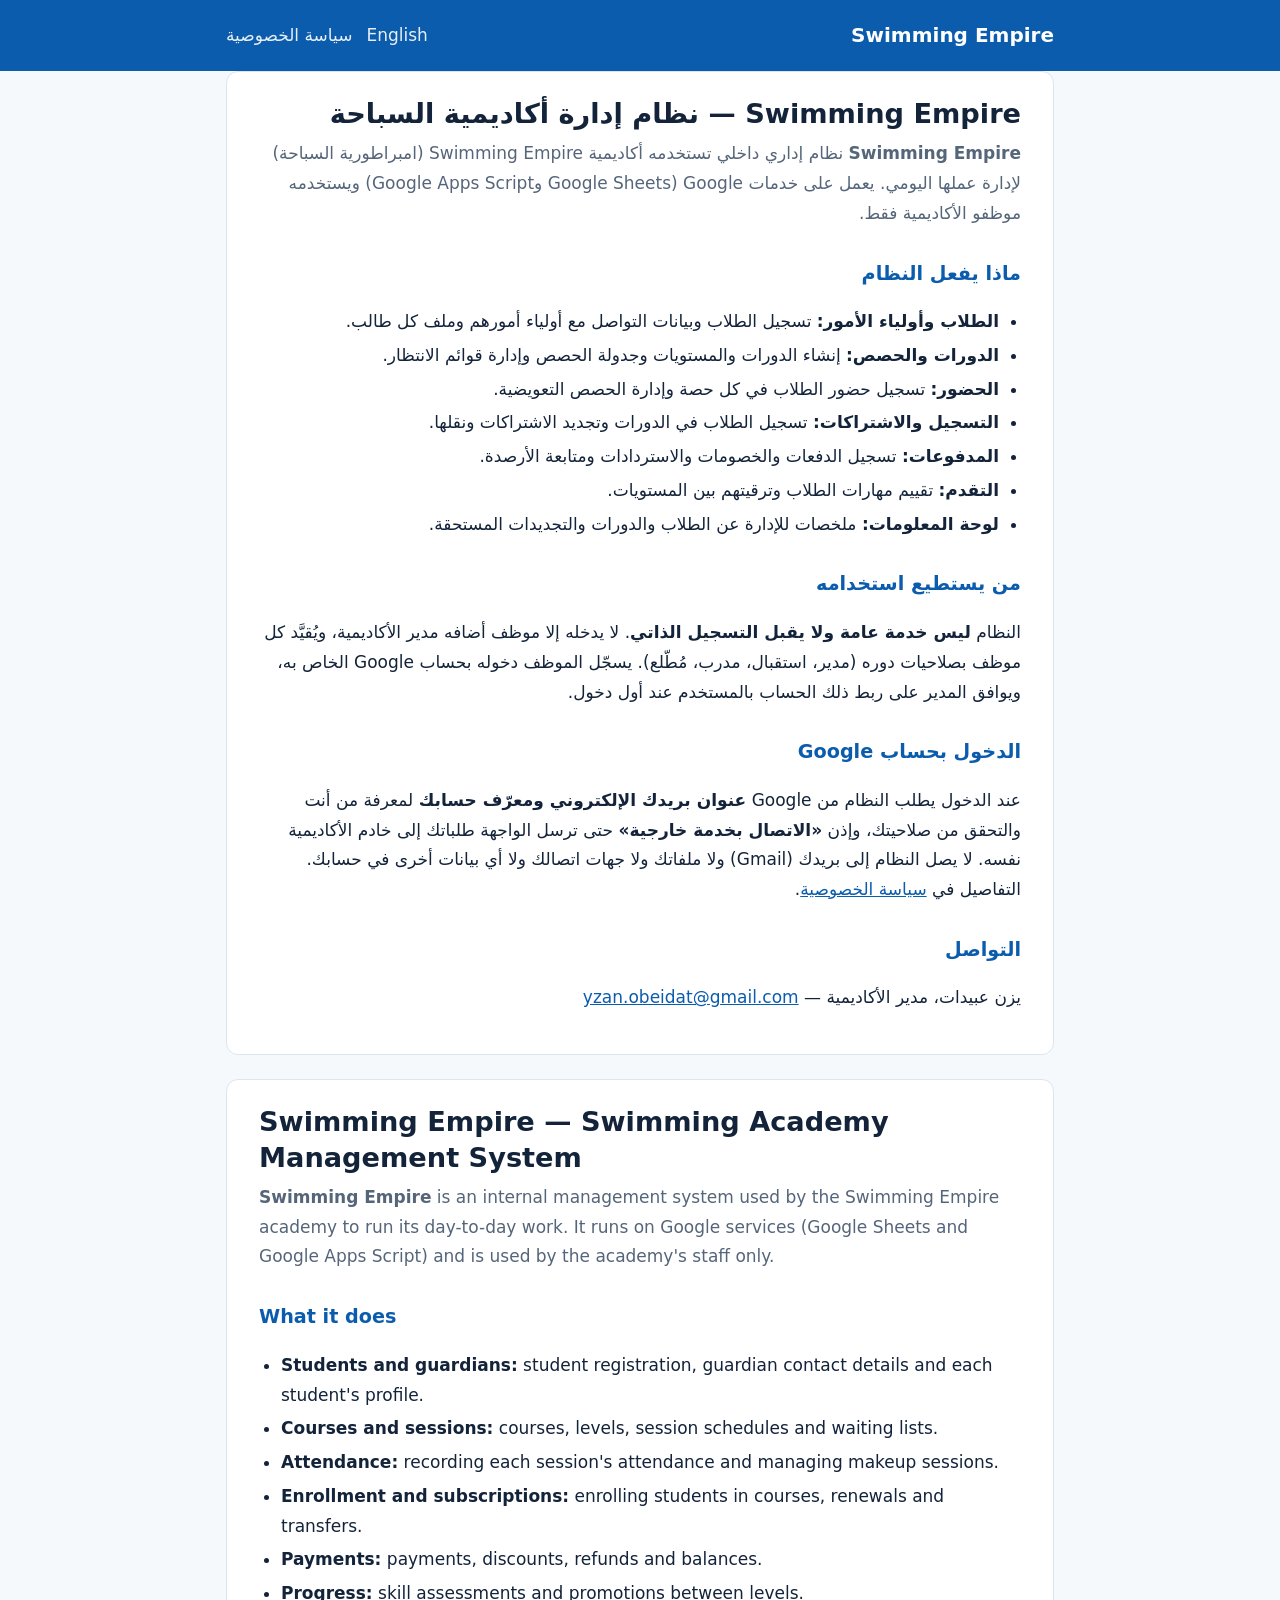
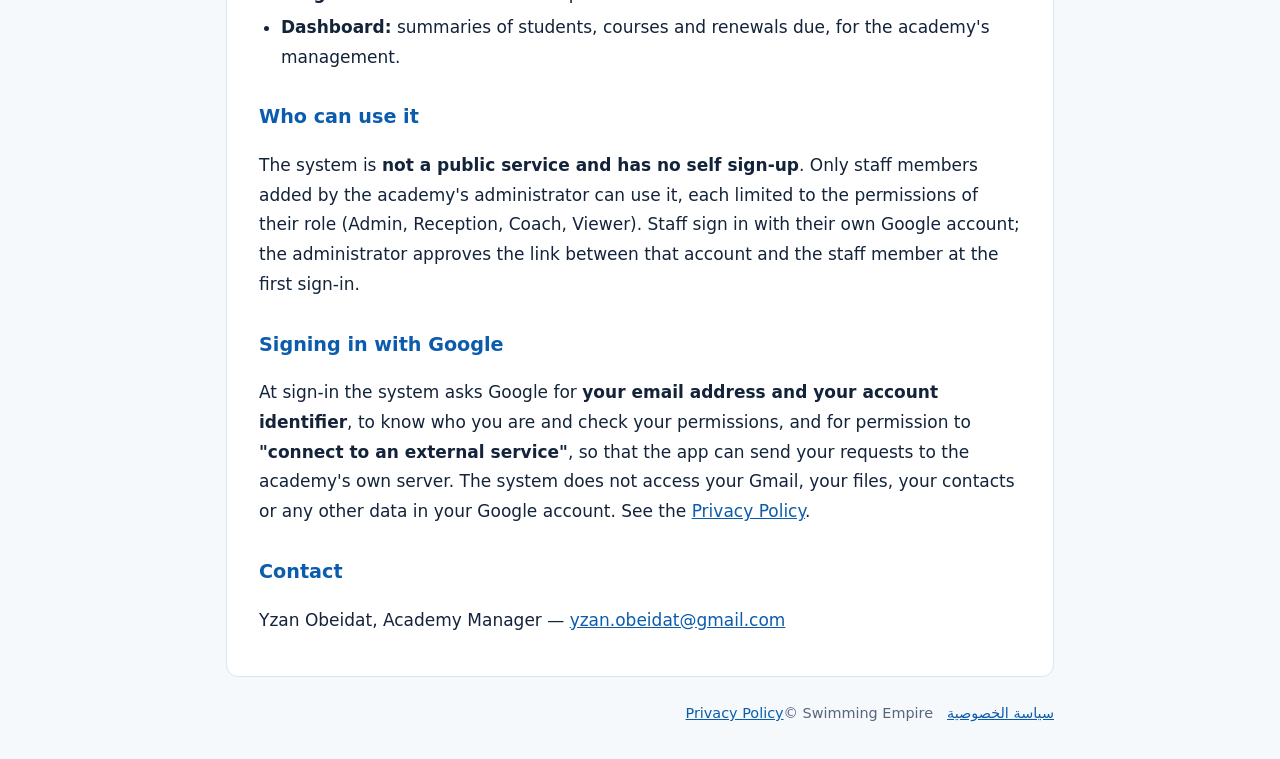
==== index.html @ 038830ff "Swimming Empire site: the homepage and the privacy policy (Arabic and English) for Google OAuth veri" ====
<!doctype html>
<html lang="ar" dir="rtl">
<head>
<meta charset="utf-8">
<meta name="viewport" content="width=device-width, initial-scale=1">
<title>Swimming Empire — نظام إدارة أكاديمية السباحة</title>
<meta name="description" content="Swimming Empire: نظام إداري داخلي لموظفي أكاديمية Swimming Empire لإدارة الطلاب والدورات والحضور والمدفوعات.">
<link rel="stylesheet" href="/assets/site.css">
</head>
<body>
<header class="site">
  <div class="wrap">
    <a class="brand" href="/">Swimming Empire</a>
    <nav class="lang"><a href="#en" lang="en">English</a><a href="/privacy/">سياسة الخصوصية</a></nav>
  </div>
</header>
<main class="wrap">

<section class="card" lang="ar" dir="rtl">
  <h1>Swimming Empire — نظام إدارة أكاديمية السباحة</h1>
  <p class="lead"><strong>Swimming Empire</strong> نظام إداري داخلي تستخدمه أكاديمية Swimming Empire (امبراطورية السباحة) لإدارة عملها اليومي. يعمل على خدمات Google (Google Sheets وGoogle Apps Script) ويستخدمه موظفو الأكاديمية فقط.</p>

  <h2>ماذا يفعل النظام</h2>
  <ul>
    <li><strong>الطلاب وأولياء الأمور:</strong> تسجيل الطلاب وبيانات التواصل مع أولياء أمورهم وملف كل طالب.</li>
    <li><strong>الدورات والحصص:</strong> إنشاء الدورات والمستويات وجدولة الحصص وإدارة قوائم الانتظار.</li>
    <li><strong>الحضور:</strong> تسجيل حضور الطلاب في كل حصة وإدارة الحصص التعويضية.</li>
    <li><strong>التسجيل والاشتراكات:</strong> تسجيل الطلاب في الدورات وتجديد الاشتراكات ونقلها.</li>
    <li><strong>المدفوعات:</strong> تسجيل الدفعات والخصومات والاستردادات ومتابعة الأرصدة.</li>
    <li><strong>التقدم:</strong> تقييم مهارات الطلاب وترقيتهم بين المستويات.</li>
    <li><strong>لوحة المعلومات:</strong> ملخصات للإدارة عن الطلاب والدورات والتجديدات المستحقة.</li>
  </ul>

  <h2>من يستطيع استخدامه</h2>
  <p>النظام <strong>ليس خدمة عامة ولا يقبل التسجيل الذاتي</strong>. لا يدخله إلا موظف أضافه مدير الأكاديمية، ويُقيَّد كل موظف بصلاحيات دوره (مدير، استقبال، مدرب، مُطّلع). يسجّل الموظف دخوله بحساب Google الخاص به، ويوافق المدير على ربط ذلك الحساب بالمستخدم عند أول دخول.</p>

  <h2>الدخول بحساب Google</h2>
  <p>عند الدخول يطلب النظام من Google <strong>عنوان بريدك الإلكتروني ومعرّف حسابك</strong> لمعرفة من أنت والتحقق من صلاحيتك، وإذن <strong>«الاتصال بخدمة خارجية»</strong> حتى ترسل الواجهة طلباتك إلى خادم الأكاديمية نفسه. لا يصل النظام إلى بريدك (Gmail) ولا ملفاتك ولا جهات اتصالك ولا أي بيانات أخرى في حسابك. التفاصيل في <a href="/privacy/">سياسة الخصوصية</a>.</p>

  <h2>التواصل</h2>
  <p>يزن عبيدات، مدير الأكاديمية — <a href="mailto:yzan.obeidat@gmail.com">yzan.obeidat@gmail.com</a></p>
</section>

<section class="card" id="en" lang="en" dir="ltr">
  <h1>Swimming Empire — Swimming Academy Management System</h1>
  <p class="lead"><strong>Swimming Empire</strong> is an internal management system used by the Swimming Empire academy to run its day-to-day work. It runs on Google services (Google Sheets and Google Apps Script) and is used by the academy's staff only.</p>

  <h2>What it does</h2>
  <ul>
    <li><strong>Students and guardians:</strong> student registration, guardian contact details and each student's profile.</li>
    <li><strong>Courses and sessions:</strong> courses, levels, session schedules and waiting lists.</li>
    <li><strong>Attendance:</strong> recording each session's attendance and managing makeup sessions.</li>
    <li><strong>Enrollment and subscriptions:</strong> enrolling students in courses, renewals and transfers.</li>
    <li><strong>Payments:</strong> payments, discounts, refunds and balances.</li>
    <li><strong>Progress:</strong> skill assessments and promotions between levels.</li>
    <li><strong>Dashboard:</strong> summaries of students, courses and renewals due, for the academy's management.</li>
  </ul>

  <h2>Who can use it</h2>
  <p>The system is <strong>not a public service and has no self sign-up</strong>. Only staff members added by the academy's administrator can use it, each limited to the permissions of their role (Admin, Reception, Coach, Viewer). Staff sign in with their own Google account; the administrator approves the link between that account and the staff member at the first sign-in.</p>

  <h2>Signing in with Google</h2>
  <p>At sign-in the system asks Google for <strong>your email address and your account identifier</strong>, to know who you are and check your permissions, and for permission to <strong>"connect to an external service"</strong>, so that the app can send your requests to the academy's own server. The system does not access your Gmail, your files, your contacts or any other data in your Google account. See the <a href="/privacy/#en">Privacy Policy</a>.</p>

  <h2>Contact</h2>
  <p>Yzan Obeidat, Academy Manager — <a href="mailto:yzan.obeidat@gmail.com">yzan.obeidat@gmail.com</a></p>
</section>

</main>
<footer class="site">
  <div class="wrap"><a href="/privacy/">سياسة الخصوصية</a><a href="/privacy/#en" lang="en">Privacy Policy</a><span>© Swimming Empire</span></div>
</footer>
</body>
</html>
---- assets/site.css ----
:root {
  --bg: #f6f9fc;
  --surface: #ffffff;
  --text: #13233a;
  --muted: #55657a;
  --brand: #0b5cad;
  --brand-soft: #e6f0fb;
  --border: #dce4ee;
}
@media (prefers-color-scheme: dark) {
  :root {
    --bg: #0f1722;
    --surface: #172231;
    --text: #e7eef7;
    --muted: #9fb0c4;
    --brand: #6fb1ff;
    --brand-soft: #1c2d44;
    --border: #2a3a50;
  }
}
* { box-sizing: border-box; }
html { -webkit-text-size-adjust: 100%; }
body {
  margin: 0;
  background: var(--bg);
  color: var(--text);
  font: 17px/1.75 system-ui, -apple-system, "Segoe UI", Tahoma, "Noto Sans Arabic", "Noto Sans", Arial, sans-serif;
}
.wrap { max-width: 860px; margin: 0 auto; padding: 0 16px; }
header.site {
  background: var(--brand);
  color: #fff;
}
header.site .wrap { display: flex; flex-wrap: wrap; align-items: center; justify-content: space-between; gap: 8px; padding-top: 18px; padding-bottom: 18px; }
header.site a { color: #fff; text-decoration: none; }
.brand { font-weight: 700; font-size: 1.25rem; }
nav.lang a { margin-inline-start: 14px; opacity: .9; }
nav.lang a:hover { opacity: 1; text-decoration: underline; }
main { padding: 28px 0 40px; }
section.card {
  background: var(--surface);
  border: 1px solid var(--border);
  border-radius: 12px;
  padding: 24px clamp(16px, 4vw, 32px);
  margin-bottom: 24px;
}
h1 { font-size: 1.7rem; line-height: 1.3; margin: 0 0 8px; }
h2 { font-size: 1.2rem; margin: 28px 0 8px; color: var(--brand); }
p.lead { color: var(--muted); margin-top: 0; }
ul { padding-inline-start: 22px; }
li { margin: 4px 0; }
a { color: var(--brand); }
.note { background: var(--brand-soft); border-radius: 8px; padding: 12px 16px; }
.table-wrap { overflow-x: auto; }
table { border-collapse: collapse; width: 100%; font-size: .95rem; }
th, td { border: 1px solid var(--border); padding: 8px 10px; text-align: start; vertical-align: top; }
th { background: var(--brand-soft); }
code { font-family: ui-monospace, Consolas, monospace; font-size: .9em; direction: ltr; unicode-bidi: isolate; }
footer.site { color: var(--muted); font-size: .9rem; padding: 0 0 32px; }
footer.site a { margin-inline-end: 14px; }
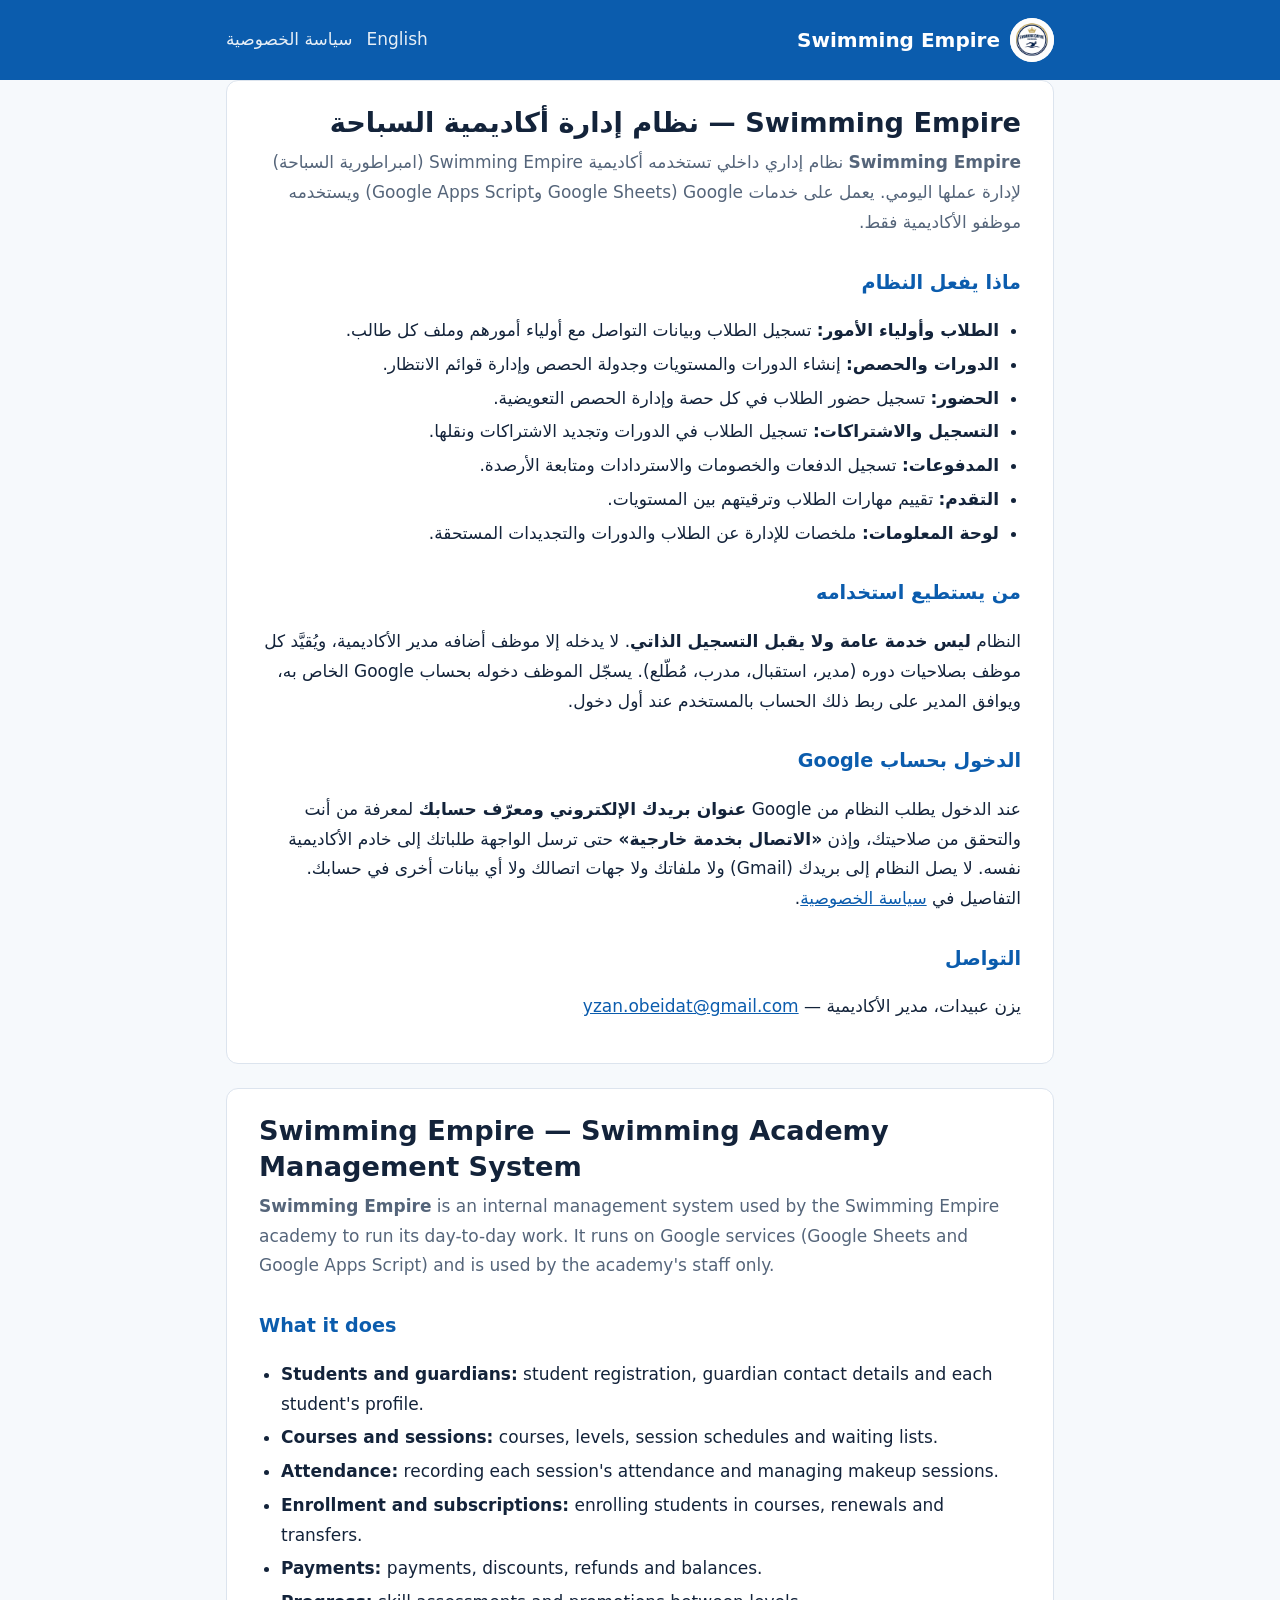
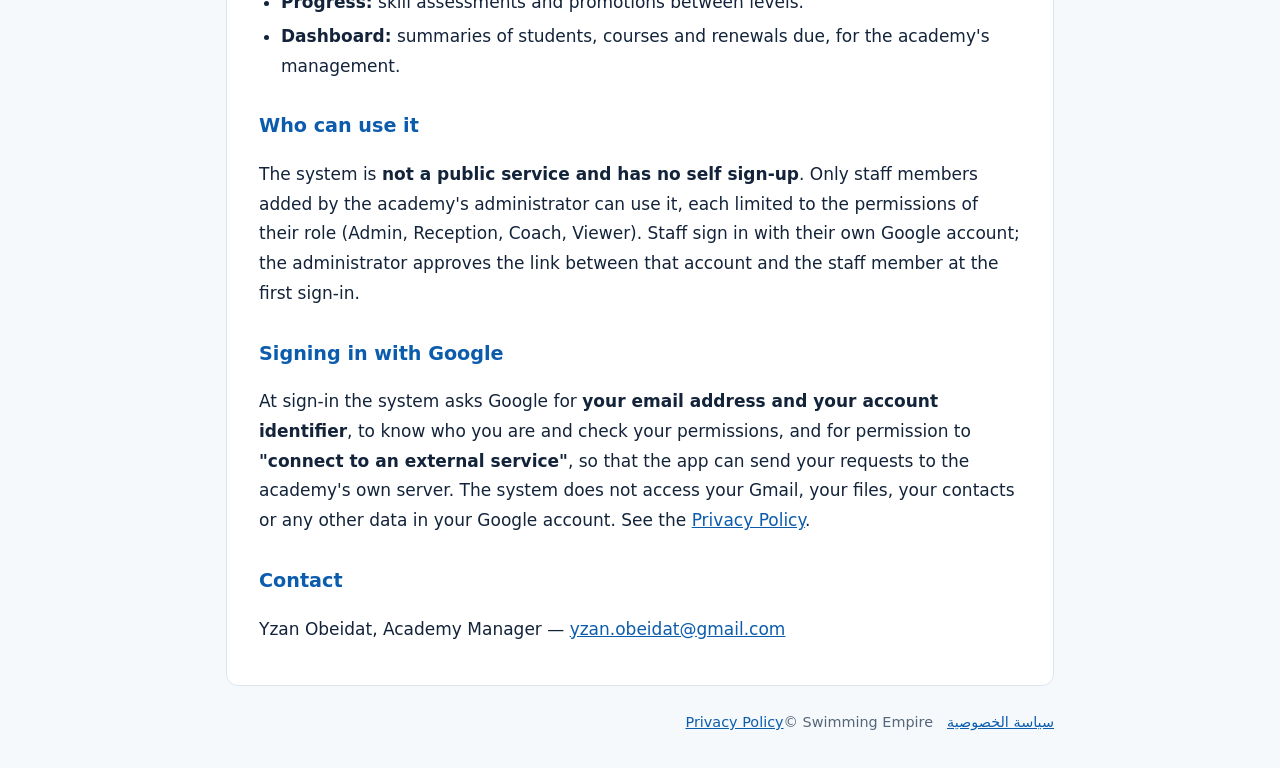
==== commit bf4f8b18: "Site: the academy's logo in the header of both pages and as the page icon Co-Authored-By: Claude Opu" ====
--- a/index.html
+++ b/index.html
@@ -5,12 +5,13 @@
 <meta name="viewport" content="width=device-width, initial-scale=1">
 <title>Swimming Empire — نظام إدارة أكاديمية السباحة</title>
 <meta name="description" content="Swimming Empire: نظام إداري داخلي لموظفي أكاديمية Swimming Empire لإدارة الطلاب والدورات والحضور والمدفوعات.">
+<link rel="icon" type="image/png" href="/assets/logo-120.png">
 <link rel="stylesheet" href="/assets/site.css">
 </head>
 <body>
 <header class="site">
   <div class="wrap">
-    <a class="brand" href="/">Swimming Empire</a>
+    <a class="brand" href="/"><img src="/assets/logo-120.png" alt="" width="44" height="44">Swimming Empire</a>
     <nav class="lang"><a href="#en" lang="en">English</a><a href="/privacy/">سياسة الخصوصية</a></nav>
   </div>
 </header>
--- a/assets/site.css
+++ b/assets/site.css
@@ -58,3 +58,5 @@
 code { font-family: ui-monospace, Consolas, monospace; font-size: .9em; direction: ltr; unicode-bidi: isolate; }
 footer.site { color: var(--muted); font-size: .9rem; padding: 0 0 32px; }
 footer.site a { margin-inline-end: 14px; }
+.brand { display: inline-flex; align-items: center; gap: 10px; }
+.brand img { width: 44px; height: 44px; border-radius: 50%; background: #fff; flex: none; }
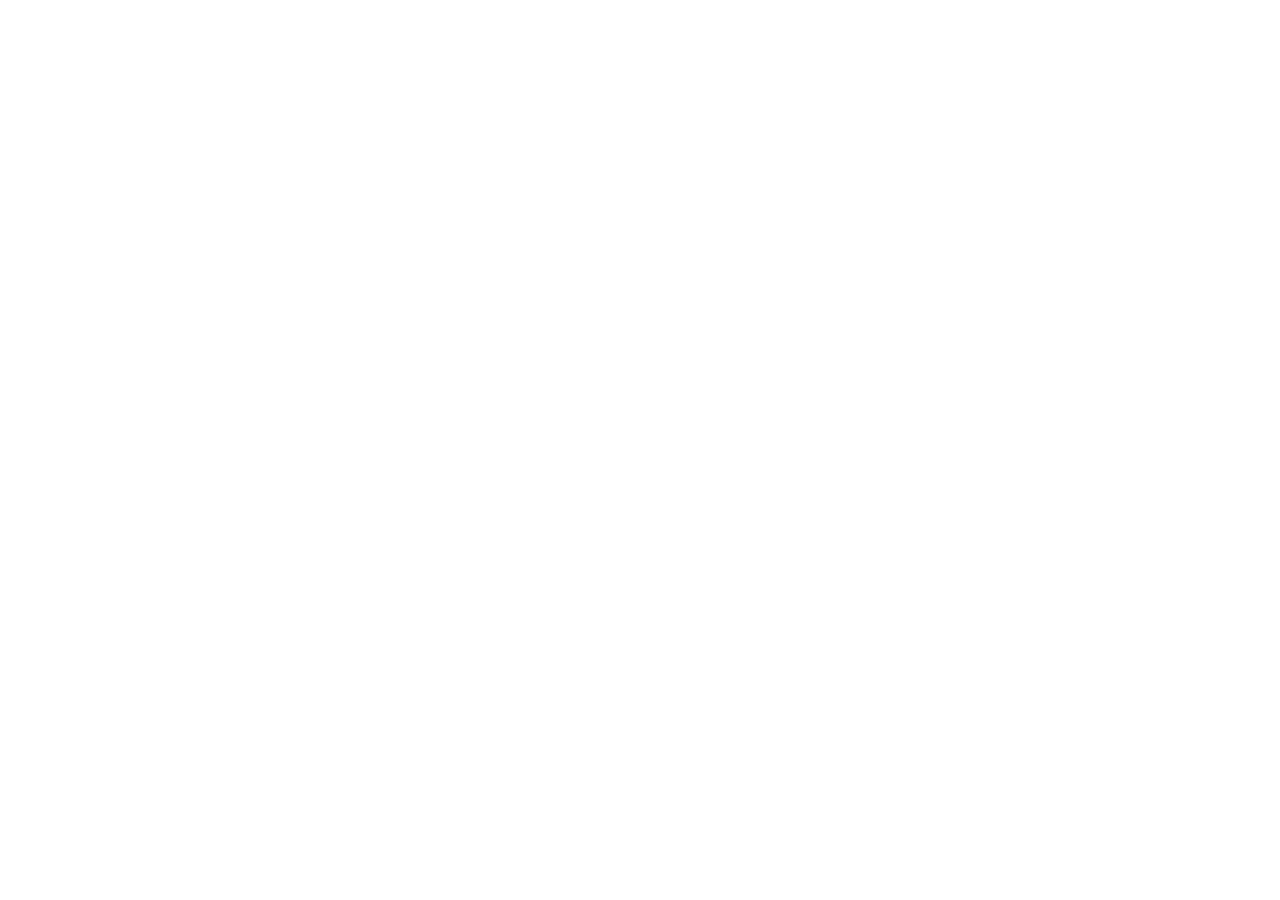
==== commit c3619b34: "Site: swimming-empire.com opens the staff system directly (instant redirect with a fallback link); t" ====
--- a/index.html
+++ b/index.html
@@ -3,73 +3,29 @@
 <head>
 <meta charset="utf-8">
 <meta name="viewport" content="width=device-width, initial-scale=1">
-<title>Swimming Empire — نظام إدارة أكاديمية السباحة</title>
-<meta name="description" content="Swimming Empire: نظام إداري داخلي لموظفي أكاديمية Swimming Empire لإدارة الطلاب والدورات والحضور والمدفوعات.">
+<title>Swimming Empire — دخول الموظفين</title>
+<meta name="description" content="Swimming Empire: نظام إداري داخلي لموظفي أكاديمية Swimming Empire. هذه الصفحة تفتح النظام مباشرة.">
+<meta http-equiv="refresh" content="0; url=https://script.google.com/macros/s/AKfycbyUqtHnehmX6E0G4jefppAwGTwdlz3L-k6LQZb8jbm2dGVPgwWmkltvvxf8gIu9lJa9zw/exec">
 <link rel="icon" type="image/png" href="/assets/logo-120.png">
 <link rel="stylesheet" href="/assets/site.css">
+<script>location.replace('https://script.google.com/macros/s/AKfycbyUqtHnehmX6E0G4jefppAwGTwdlz3L-k6LQZb8jbm2dGVPgwWmkltvvxf8gIu9lJa9zw/exec');</script>
 </head>
 <body>
 <header class="site">
   <div class="wrap">
-    <a class="brand" href="/"><img src="/assets/logo-120.png" alt="" width="44" height="44">Swimming Empire</a>
-    <nav class="lang"><a href="#en" lang="en">English</a><a href="/privacy/">سياسة الخصوصية</a></nav>
+    <a class="brand" href="/about/"><img src="/assets/logo-120.png" alt="" width="44" height="44">Swimming Empire</a>
+    <nav class="lang"><a href="/about/">عن النظام</a><a href="/privacy/">سياسة الخصوصية</a></nav>
   </div>
 </header>
 <main class="wrap">
-
-<section class="card" lang="ar" dir="rtl">
-  <h1>Swimming Empire — نظام إدارة أكاديمية السباحة</h1>
-  <p class="lead"><strong>Swimming Empire</strong> نظام إداري داخلي تستخدمه أكاديمية Swimming Empire (امبراطورية السباحة) لإدارة عملها اليومي. يعمل على خدمات Google (Google Sheets وGoogle Apps Script) ويستخدمه موظفو الأكاديمية فقط.</p>
-
-  <h2>ماذا يفعل النظام</h2>
-  <ul>
-    <li><strong>الطلاب وأولياء الأمور:</strong> تسجيل الطلاب وبيانات التواصل مع أولياء أمورهم وملف كل طالب.</li>
-    <li><strong>الدورات والحصص:</strong> إنشاء الدورات والمستويات وجدولة الحصص وإدارة قوائم الانتظار.</li>
-    <li><strong>الحضور:</strong> تسجيل حضور الطلاب في كل حصة وإدارة الحصص التعويضية.</li>
-    <li><strong>التسجيل والاشتراكات:</strong> تسجيل الطلاب في الدورات وتجديد الاشتراكات ونقلها.</li>
-    <li><strong>المدفوعات:</strong> تسجيل الدفعات والخصومات والاستردادات ومتابعة الأرصدة.</li>
-    <li><strong>التقدم:</strong> تقييم مهارات الطلاب وترقيتهم بين المستويات.</li>
-    <li><strong>لوحة المعلومات:</strong> ملخصات للإدارة عن الطلاب والدورات والتجديدات المستحقة.</li>
-  </ul>
-
-  <h2>من يستطيع استخدامه</h2>
-  <p>النظام <strong>ليس خدمة عامة ولا يقبل التسجيل الذاتي</strong>. لا يدخله إلا موظف أضافه مدير الأكاديمية، ويُقيَّد كل موظف بصلاحيات دوره (مدير، استقبال، مدرب، مُطّلع). يسجّل الموظف دخوله بحساب Google الخاص به، ويوافق المدير على ربط ذلك الحساب بالمستخدم عند أول دخول.</p>
-
-  <h2>الدخول بحساب Google</h2>
-  <p>عند الدخول يطلب النظام من Google <strong>عنوان بريدك الإلكتروني ومعرّف حسابك</strong> لمعرفة من أنت والتحقق من صلاحيتك، وإذن <strong>«الاتصال بخدمة خارجية»</strong> حتى ترسل الواجهة طلباتك إلى خادم الأكاديمية نفسه. لا يصل النظام إلى بريدك (Gmail) ولا ملفاتك ولا جهات اتصالك ولا أي بيانات أخرى في حسابك. التفاصيل في <a href="/privacy/">سياسة الخصوصية</a>.</p>
-
-  <h2>التواصل</h2>
-  <p>يزن عبيدات، مدير الأكاديمية — <a href="mailto:yzan.obeidat@gmail.com">yzan.obeidat@gmail.com</a></p>
+<section class="card">
+  <h1>جارٍ فتح النظام…</h1>
+  <p class="lead">إن لم يُفتح تلقائيًا: <a href="https://script.google.com/macros/s/AKfycbyUqtHnehmX6E0G4jefppAwGTwdlz3L-k6LQZb8jbm2dGVPgwWmkltvvxf8gIu9lJa9zw/exec">افتح نظام Swimming Empire</a>.</p>
+  <p lang="en" dir="ltr">Opening the system… If it does not open, <a href="https://script.google.com/macros/s/AKfycbyUqtHnehmX6E0G4jefppAwGTwdlz3L-k6LQZb8jbm2dGVPgwWmkltvvxf8gIu9lJa9zw/exec">open Swimming Empire</a>. About the system: <a href="/about/#en">swimming-empire.com/about/</a>.</p>
 </section>
-
-<section class="card" id="en" lang="en" dir="ltr">
-  <h1>Swimming Empire — Swimming Academy Management System</h1>
-  <p class="lead"><strong>Swimming Empire</strong> is an internal management system used by the Swimming Empire academy to run its day-to-day work. It runs on Google services (Google Sheets and Google Apps Script) and is used by the academy's staff only.</p>
-
-  <h2>What it does</h2>
-  <ul>
-    <li><strong>Students and guardians:</strong> student registration, guardian contact details and each student's profile.</li>
-    <li><strong>Courses and sessions:</strong> courses, levels, session schedules and waiting lists.</li>
-    <li><strong>Attendance:</strong> recording each session's attendance and managing makeup sessions.</li>
-    <li><strong>Enrollment and subscriptions:</strong> enrolling students in courses, renewals and transfers.</li>
-    <li><strong>Payments:</strong> payments, discounts, refunds and balances.</li>
-    <li><strong>Progress:</strong> skill assessments and promotions between levels.</li>
-    <li><strong>Dashboard:</strong> summaries of students, courses and renewals due, for the academy's management.</li>
-  </ul>
-
-  <h2>Who can use it</h2>
-  <p>The system is <strong>not a public service and has no self sign-up</strong>. Only staff members added by the academy's administrator can use it, each limited to the permissions of their role (Admin, Reception, Coach, Viewer). Staff sign in with their own Google account; the administrator approves the link between that account and the staff member at the first sign-in.</p>
-
-  <h2>Signing in with Google</h2>
-  <p>At sign-in the system asks Google for <strong>your email address and your account identifier</strong>, to know who you are and check your permissions, and for permission to <strong>"connect to an external service"</strong>, so that the app can send your requests to the academy's own server. The system does not access your Gmail, your files, your contacts or any other data in your Google account. See the <a href="/privacy/#en">Privacy Policy</a>.</p>
-
-  <h2>Contact</h2>
-  <p>Yzan Obeidat, Academy Manager — <a href="mailto:yzan.obeidat@gmail.com">yzan.obeidat@gmail.com</a></p>
-</section>
-
 </main>
 <footer class="site">
-  <div class="wrap"><a href="/privacy/">سياسة الخصوصية</a><a href="/privacy/#en" lang="en">Privacy Policy</a><span>© Swimming Empire</span></div>
+  <div class="wrap"><a href="/about/">عن النظام</a><a href="/privacy/">سياسة الخصوصية</a><a href="/privacy/#en" lang="en">Privacy Policy</a><span>© Swimming Empire</span></div>
 </footer>
 </body>
 </html>
